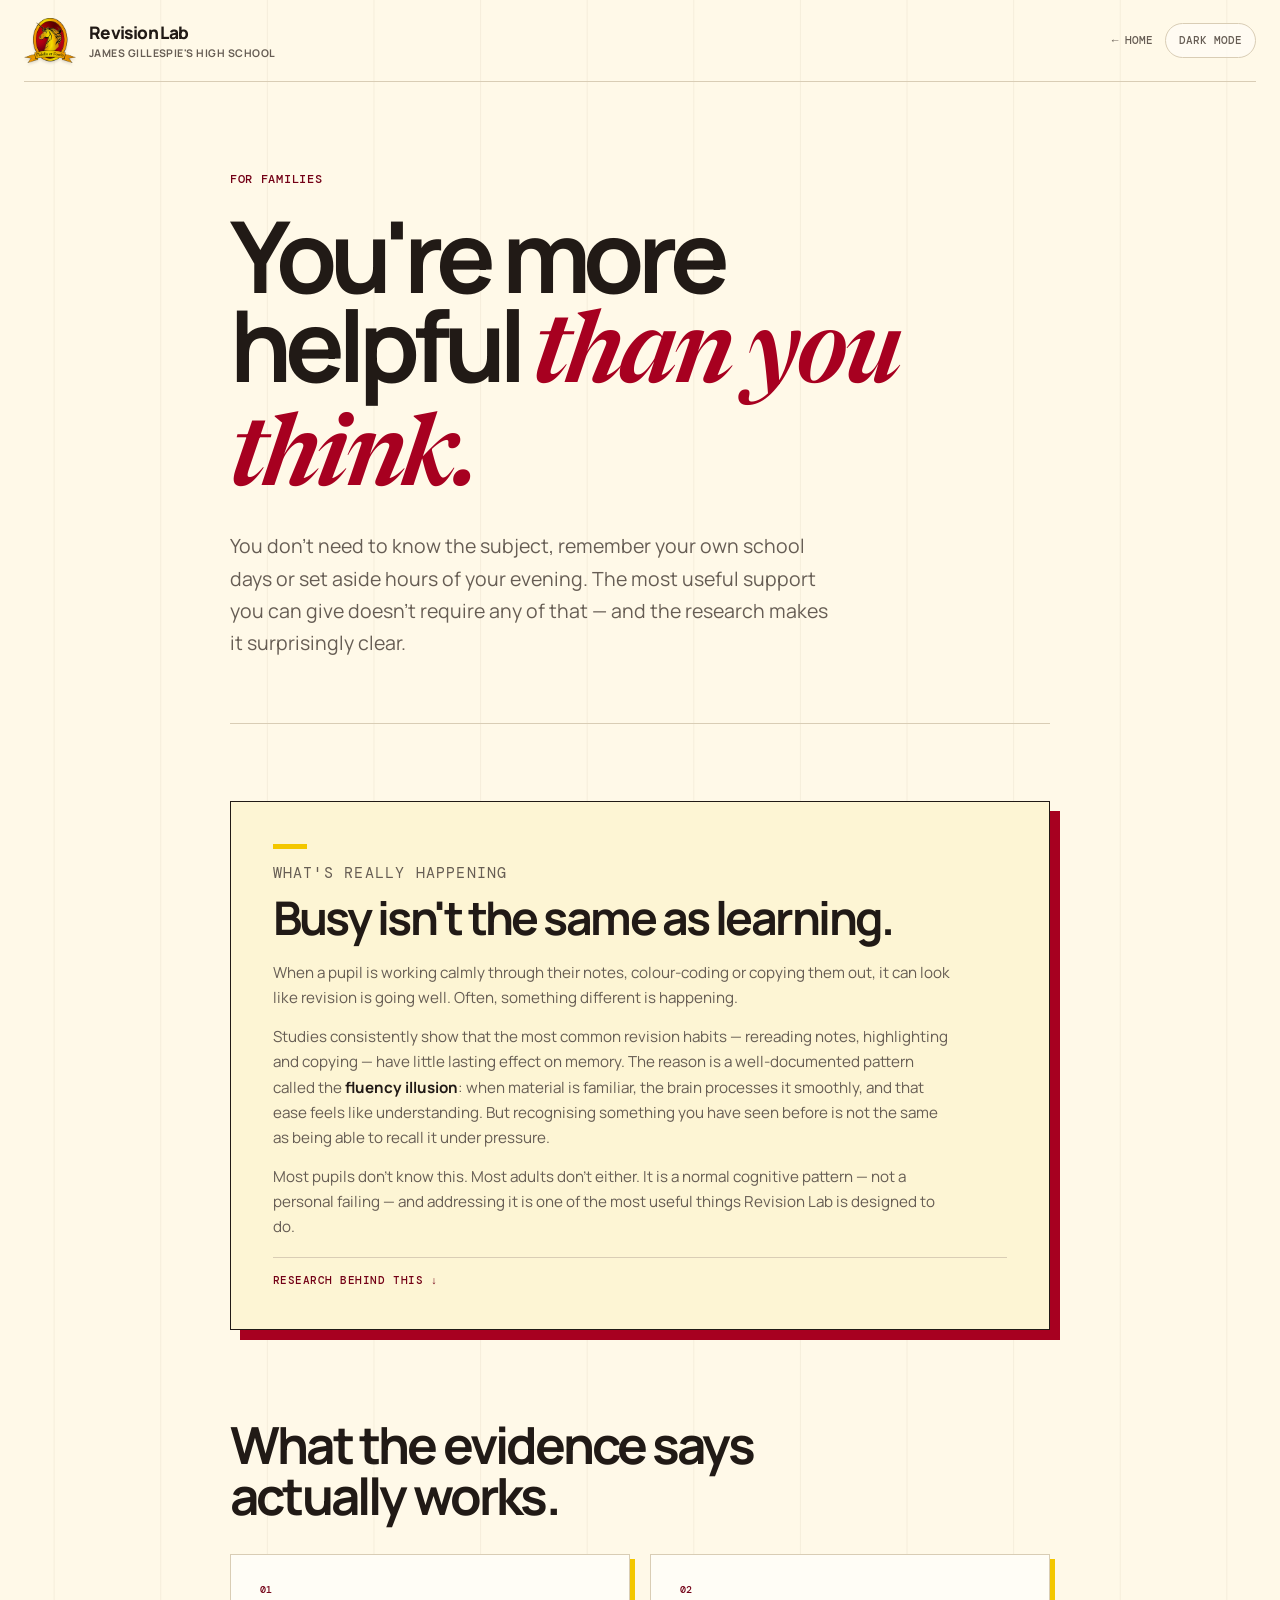
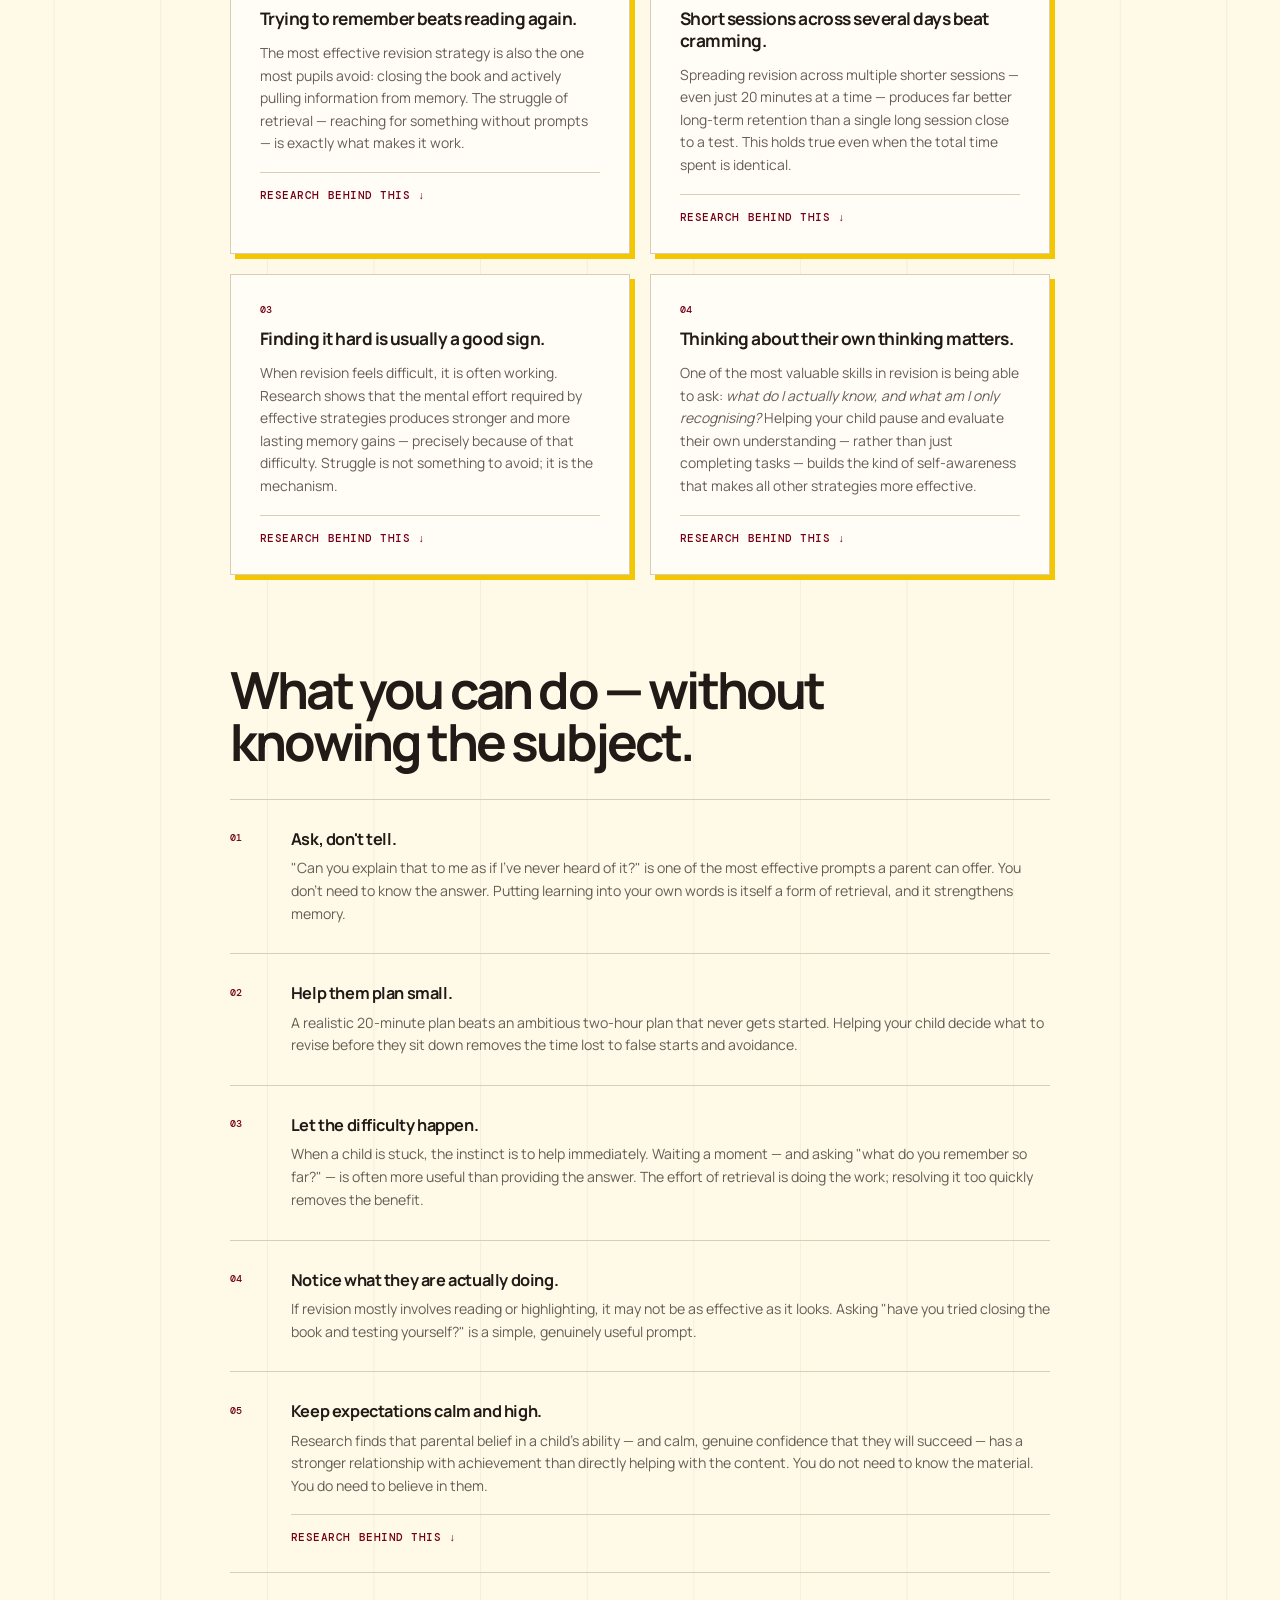
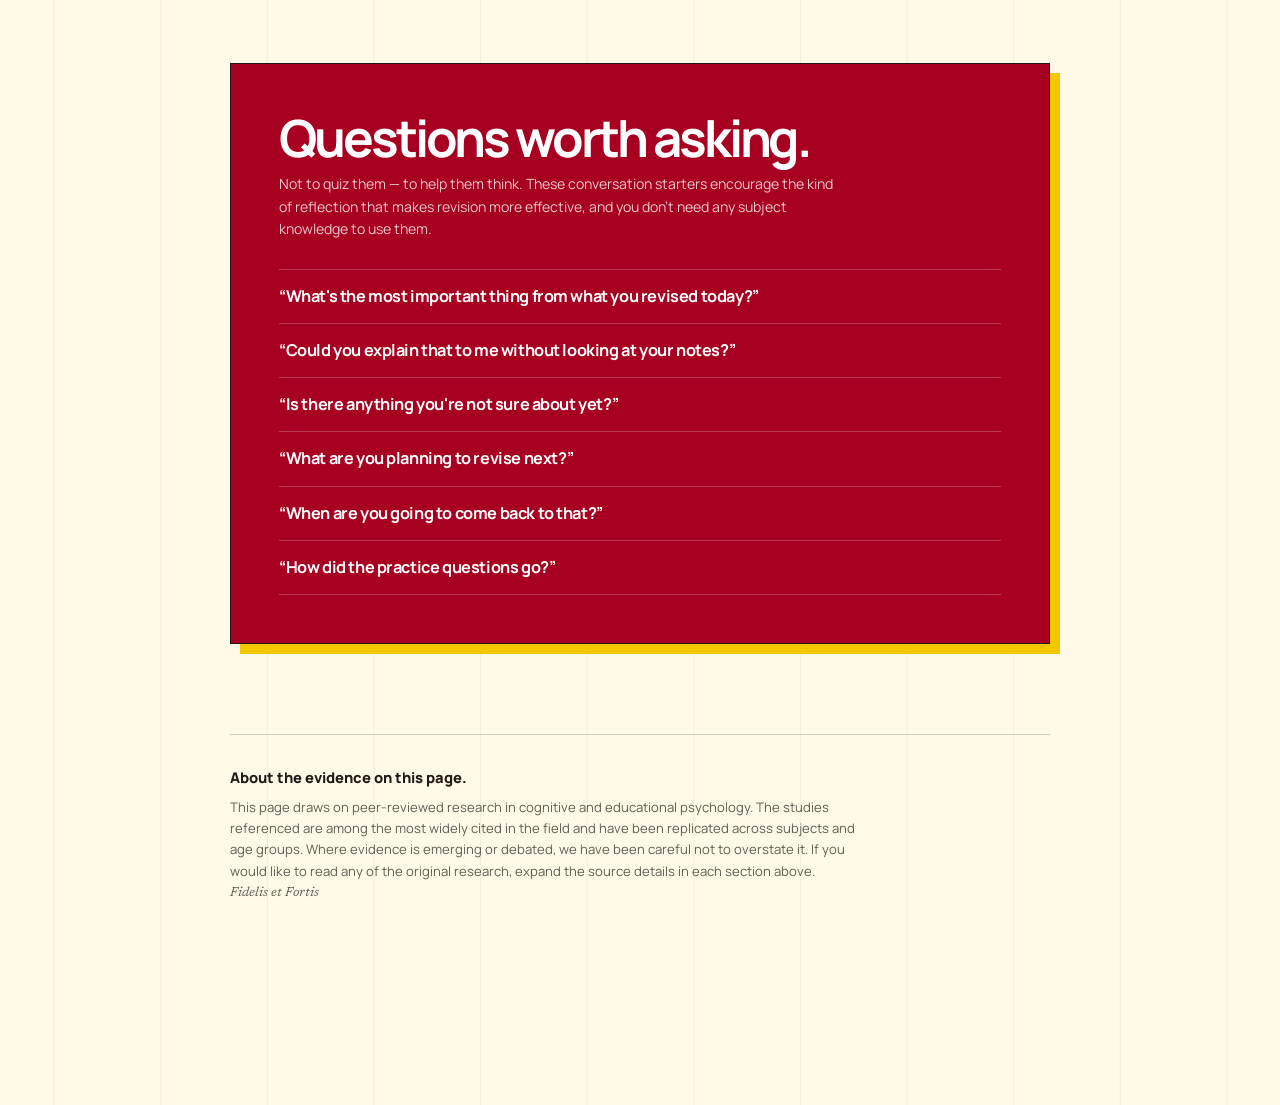
==== families.html @ cc9bf824 "Add For families page with dual-audience evidence design Plain-language page for all families, with " ====
<!doctype html>
<html lang="en-GB">
<head>
  <meta charset="utf-8">
  <meta name="viewport" content="width=device-width, initial-scale=1">
  <meta name="description" content="How to support your child's revision at home — without needing subject knowledge or extra time.">
  <title>For families — Revision Lab</title>
  <link rel="stylesheet" href="assets/styles.css">
  <script src="assets/app.js" defer></script>
</head>
<body>
  <header class="site-header">
    <a class="school-brand" href="index.html" aria-label="Revision Lab home">
      <img src="assets/jghs-crest.png" alt="" width="300" height="255">
      <span class="school-brand__copy">
        <strong>Revision Lab</strong>
        <small>James Gillespie's High School</small>
      </span>
    </a>
    <div class="header-actions">
      <a class="header-back" href="index.html"><span aria-hidden="true">←</span> Home</a>
      <button class="theme-toggle" type="button" aria-label="Switch colour theme">Dark mode</button>
    </div>
  </header>

  <main class="families">

    <section class="families-hero" aria-labelledby="families-title">
      <p class="eyebrow">For families</p>
      <h1 id="families-title">You're more helpful <em>than you think.</em></h1>
      <p class="families-lead">You don't need to know the subject, remember your own school days or set aside hours of your evening. The most useful support you can give doesn't require any of that — and the research makes it surprisingly clear.</p>
    </section>

    <section class="families-section" aria-labelledby="insight-title">
      <div class="families-insight">
        <p class="section-label">What's really happening</p>
        <h2 id="insight-title">Busy isn't the same as learning.</h2>
        <p>When a pupil is working calmly through their notes, colour-coding or copying them out, it can look like revision is going well. Often, something different is happening.</p>
        <p>Studies consistently show that the most common revision habits — rereading notes, highlighting and copying — have little lasting effect on memory. The reason is a well-documented pattern called the <strong>fluency illusion</strong>: when material is familiar, the brain processes it smoothly, and that ease feels like understanding. But recognising something you have seen before is not the same as being able to recall it under pressure.</p>
        <p>Most pupils don't know this. Most adults don't either. It is a normal cognitive pattern — not a personal failing — and addressing it is one of the most useful things Revision Lab is designed to do.</p>
        <details class="evidence-ref">
          <summary>Research behind this</summary>
          <p>Bjork & Bjork (2011) identified that smooth processing of familiar material creates a subjective sense of learning that is not reliably predictive of actual retention. Dunlosky, Rawson, Marsh, Nathan & Willingham (2013), in a landmark review published in <em>Psychological Science in the Public Interest</em>, rated rereading and highlighting as low-utility strategies because they do not require retrieval or meaningful application of the material.</p>
        </details>
      </div>
    </section>

    <section class="families-section" aria-labelledby="what-works-title">
      <h2 id="what-works-title" class="families-section__heading">What the evidence says actually works.</h2>
      <div class="evidence-grid">

        <article class="evidence-card">
          <span class="evidence-card__number">01</span>
          <h3>Trying to remember beats reading again.</h3>
          <p>The most effective revision strategy is also the one most pupils avoid: closing the book and actively pulling information from memory. The struggle of retrieval — reaching for something without prompts — is exactly what makes it work.</p>
          <details class="evidence-ref">
            <summary>Research behind this</summary>
            <p>Roediger & Karpicke (2006) demonstrated that repeated retrieval produces substantially stronger long-term retention than repeated study, and that students are typically unaware of this advantage. Known as the <em>testing effect</em>, this finding has been replicated across subjects and age groups and is among the most robust results in educational psychology.</p>
          </details>
        </article>

        <article class="evidence-card">
          <span class="evidence-card__number">02</span>
          <h3>Short sessions across several days beat cramming.</h3>
          <p>Spreading revision across multiple shorter sessions — even just 20 minutes at a time — produces far better long-term retention than a single long session close to a test. This holds true even when the total time spent is identical.</p>
          <details class="evidence-ref">
            <summary>Research behind this</summary>
            <p>Cepeda, Pashler, Vul, Wixted & Rohrer (2006) conducted a meta-analysis of 317 experiments and confirmed that distributed practice consistently outperforms massed practice. The optimal gap between sessions depends on how far away the test is; for most school assessments, spacing revision by a few days is significantly more effective than a single session the night before.</p>
          </details>
        </article>

        <article class="evidence-card">
          <span class="evidence-card__number">03</span>
          <h3>Finding it hard is usually a good sign.</h3>
          <p>When revision feels difficult, it is often working. Research shows that the mental effort required by effective strategies produces stronger and more lasting memory gains — precisely because of that difficulty. Struggle is not something to avoid; it is the mechanism.</p>
          <details class="evidence-ref">
            <summary>Research behind this</summary>
            <p>Bjork (1994) introduced the concept of <em>desirable difficulties</em> — conditions that slow initial performance but substantially improve long-term retention, including retrieval practice, spacing and interleaving topics. Bjork & Bjork (2011) showed that conditions which feel easier in the moment tend to produce weaker long-term retention, while conditions that feel harder tend to produce stronger retention.</p>
          </details>
        </article>

        <article class="evidence-card">
          <span class="evidence-card__number">04</span>
          <h3>Thinking about their own thinking matters.</h3>
          <p>One of the most valuable skills in revision is being able to ask: <em>what do I actually know, and what am I only recognising?</em> Helping your child pause and evaluate their own understanding — rather than just completing tasks — builds the kind of self-awareness that makes all other strategies more effective.</p>
          <details class="evidence-ref">
            <summary>Research behind this</summary>
            <p>Flavell (1979) established the foundational framework for metacognition — the capacity to plan, monitor and evaluate one's own thinking. Zimmerman's research on self-regulated learning identifies goal-setting, strategy selection and self-reflection as key behaviours of effective learners. The Education Endowment Foundation's guidance report estimates that teaching metacognitive strategies is worth approximately seven months of additional progress.</p>
          </details>
        </article>

      </div>
    </section>

    <section class="families-section" aria-labelledby="what-to-do-title">
      <h2 id="what-to-do-title" class="families-section__heading">What you can do — without knowing the subject.</h2>
      <ol class="support-list">
        <li>
          <div>
            <strong>Ask, don't tell.</strong>
            <p>"Can you explain that to me as if I've never heard of it?" is one of the most effective prompts a parent can offer. You don't need to know the answer. Putting learning into your own words is itself a form of retrieval, and it strengthens memory.</p>
          </div>
        </li>
        <li>
          <div>
            <strong>Help them plan small.</strong>
            <p>A realistic 20-minute plan beats an ambitious two-hour plan that never gets started. Helping your child decide what to revise before they sit down removes the time lost to false starts and avoidance.</p>
          </div>
        </li>
        <li>
          <div>
            <strong>Let the difficulty happen.</strong>
            <p>When a child is stuck, the instinct is to help immediately. Waiting a moment — and asking "what do you remember so far?" — is often more useful than providing the answer. The effort of retrieval is doing the work; resolving it too quickly removes the benefit.</p>
          </div>
        </li>
        <li>
          <div>
            <strong>Notice what they are actually doing.</strong>
            <p>If revision mostly involves reading or highlighting, it may not be as effective as it looks. Asking "have you tried closing the book and testing yourself?" is a simple, genuinely useful prompt.</p>
          </div>
        </li>
        <li>
          <div>
            <strong>Keep expectations calm and high.</strong>
            <p>Research finds that parental belief in a child's ability — and calm, genuine confidence that they will succeed — has a stronger relationship with achievement than directly helping with the content. You do not need to know the material. You do need to believe in them.</p>
            <details class="evidence-ref">
              <summary>Research behind this</summary>
              <p>Patall, Cooper & Robinson (2008) reviewed research on parental involvement in homework and found the strongest effects on achievement came from parental expectations and aspirations, not from direct academic assistance. For secondary-age pupils in particular, autonomy matters; closely monitoring or controlling homework can undermine motivation over time.</p>
            </details>
          </div>
        </li>
      </ol>
    </section>

    <section class="families-section" aria-labelledby="questions-title">
      <div class="questions-block">
        <h2 id="questions-title">Questions worth asking.</h2>
        <p class="families-sublead">Not to quiz them — to help them think. These conversation starters encourage the kind of reflection that makes revision more effective, and you don't need any subject knowledge to use them.</p>
        <ul class="question-list" role="list">
          <li><q>What's the most important thing from what you revised today?</q></li>
          <li><q>Could you explain that to me without looking at your notes?</q></li>
          <li><q>Is there anything you're not sure about yet?</q></li>
          <li><q>What are you planning to revise next?</q></li>
          <li><q>When are you going to come back to that?</q></li>
          <li><q>How did the practice questions go?</q></li>
        </ul>
      </div>
    </section>

    <section class="families-section" aria-labelledby="evidence-note-title">
      <div class="families-footer-note">
        <h2 id="evidence-note-title">About the evidence on this page.</h2>
        <p>This page draws on peer-reviewed research in cognitive and educational psychology. The studies referenced are among the most widely cited in the field and have been replicated across subjects and age groups. Where evidence is emerging or debated, we have been careful not to overstate it. If you would like to read any of the original research, expand the source details in each section above.</p>
        <p class="motto">Fidelis et Fortis</p>
      </div>
    </section>

  </main>
</body>
</html>
---- assets/styles.css ----
@import url('https://fonts.googleapis.com/css2?family=DM+Mono:wght@400;500&family=Manrope:wght@400;600;700;800&family=Newsreader:ital,opsz,wght@1,6..72,600&display=swap');

:root {
  color-scheme: light;
  --paper: #fff9e8;
  --surface: #fffdf6;
  --ink: #211a16;
  --muted: #665d54;
  --line: #d9cdb5;
  --burgundy: #a70020;
  --burgundy-deep: #730016;
  --gold: #f3c700;
  --gold-soft: #ffe66a;
  --display: "Manrope", ui-sans-serif, system-ui, sans-serif;
  --serif: "Newsreader", Georgia, serif;
  --utility: "DM Mono", ui-monospace, monospace;
}

[data-theme="dark"] {
  color-scheme: dark;
  --paper: #211316;
  --surface: #2c181c;
  --ink: #fff7df;
  --muted: #d2c2b3;
  --line: #674049;
  --burgundy: #d32243;
  --burgundy-deep: #f04463;
  --gold: #f4cd1f;
  --gold-soft: #ffe66a;
}

* { box-sizing: border-box; }

html { scroll-behavior: smooth; }

body {
  margin: 0;
  min-height: 100vh;
  background:
    linear-gradient(90deg, color-mix(in srgb, var(--line) 26%, transparent) 1px, transparent 1px) 50% 0 / min(8.33vw, 110px) 100%,
    var(--paper);
  color: var(--ink);
  font-family: var(--display);
  transition: background-color 180ms ease, color 180ms ease;
}

a, button { font: inherit; }

button, textarea, input { accent-color: var(--burgundy); }

:focus-visible {
  outline: 3px solid var(--gold);
  outline-offset: 4px;
}

h1[tabindex="-1"]:focus,
h2[tabindex="-1"]:focus { outline: none; }

.site-header {
  display: flex;
  align-items: center;
  justify-content: space-between;
  width: min(1240px, calc(100% - 3rem));
  margin: 0 auto;
  padding: 1.15rem 0;
  border-bottom: 1px solid var(--line);
}

.school-brand {
  display: inline-flex;
  align-items: center;
  gap: 0.8rem;
  color: var(--ink);
  text-decoration: none;
}

.school-brand img {
  width: 52px;
  height: auto;
  filter: drop-shadow(0 2px 1px rgb(33 26 22 / 12%));
}

.school-brand__copy { display: grid; }

.school-brand strong {
  font-size: 1.08rem;
  font-weight: 800;
  letter-spacing: -0.035em;
}

.school-brand small {
  margin-top: 0.1rem;
  color: var(--muted);
  font-size: 0.66rem;
  font-weight: 700;
  letter-spacing: 0.045em;
  text-transform: uppercase;
}

.theme-toggle {
  padding: 0.58rem 0.8rem;
  border: 1px solid var(--line);
  border-radius: 999px;
  background: color-mix(in srgb, var(--surface) 76%, transparent);
  color: var(--muted);
  cursor: pointer;
  font-family: var(--utility);
  font-size: 0.7rem;
  font-weight: 500;
  text-transform: uppercase;
}

.header-actions {
  display: flex;
  align-items: center;
  gap: 0.75rem;
}

.header-back {
  color: var(--muted);
  font-family: var(--utility);
  font-size: 0.7rem;
  font-weight: 500;
  text-decoration: none;
  text-transform: uppercase;
}

.header-back:hover { color: var(--ink); }

.hero {
  display: grid;
  grid-template-columns: minmax(0, 1.1fr) minmax(390px, 0.9fr);
  gap: clamp(3rem, 7vw, 7rem);
  align-items: center;
  width: min(1240px, calc(100% - 3rem));
  min-height: 78vh;
  margin: 0 auto;
  padding: clamp(4.5rem, 9vw, 8rem) 0;
}

.eyebrow {
  display: flex;
  align-items: center;
  gap: 0.65rem;
  margin: 0 0 1.5rem;
  color: var(--burgundy-deep);
  font-family: var(--utility);
  font-size: 0.72rem;
  font-weight: 500;
  letter-spacing: 0.06em;
  text-transform: uppercase;
}

.eyebrow span {
  padding: 0.25rem 0.45rem;
  background: var(--gold);
  color: #211a16;
}

.hero h1 {
  max-width: 760px;
  margin: 0;
  font-size: clamp(4rem, 8.5vw, 8.5rem);
  font-weight: 800;
  line-height: 0.84;
  letter-spacing: -0.085em;
}

.hero h1 em {
  color: var(--burgundy);
  font-family: var(--serif);
  font-weight: 600;
  letter-spacing: -0.045em;
}

.hero-intro {
  max-width: 610px;
  margin: 2.2rem 0;
  color: var(--muted);
  font-size: clamp(1.08rem, 1.6vw, 1.32rem);
  line-height: 1.6;
}

.hero-actions {
  display: flex;
  align-items: center;
  gap: 1.4rem;
}

.primary-link {
  display: inline-flex;
  align-items: center;
  gap: 1rem;
  padding: 0.95rem 1.15rem;
  background: var(--burgundy);
  color: #fff;
  font-size: 0.88rem;
  font-weight: 800;
  text-decoration: none;
  box-shadow: 6px 6px 0 var(--gold);
  transition: transform 140ms ease, box-shadow 140ms ease;
}

.primary-link:hover {
  transform: translate(3px, 3px);
  box-shadow: 3px 3px 0 var(--gold);
}

.hero-actions p {
  max-width: 180px;
  margin: 0;
  color: var(--muted);
  font-family: var(--utility);
  font-size: 0.66rem;
  line-height: 1.55;
  text-transform: uppercase;
}

.lab-card {
  position: relative;
  padding: clamp(1.7rem, 4vw, 2.7rem);
  overflow: hidden;
  border: 1px solid var(--ink);
  background: var(--surface);
  box-shadow: 13px 13px 0 var(--burgundy);
  transform: rotate(1.2deg);
}

.lab-card::before {
  position: absolute;
  top: -30px;
  right: -28px;
  width: 118px;
  height: 118px;
  border: 18px solid var(--gold);
  border-radius: 50%;
  content: "";
  opacity: 0.88;
}

.lab-card__topline {
  display: flex;
  justify-content: space-between;
  padding-bottom: 1rem;
  border-bottom: 1px solid var(--line);
  color: var(--burgundy-deep);
  font-family: var(--utility);
  font-size: 0.68rem;
  font-weight: 500;
  letter-spacing: 0.04em;
  text-transform: uppercase;
}

.lab-card h2 {
  max-width: 360px;
  margin: 2rem 0 0.7rem;
  font-size: clamp(1.9rem, 3.2vw, 3rem);
  line-height: 1.02;
  letter-spacing: -0.055em;
}

.lab-card > p {
  max-width: 330px;
  margin: 0;
  color: var(--muted);
  font-size: 0.95rem;
  line-height: 1.5;
}

.revision-cycle {
  margin: 2rem 0 0;
  padding: 0;
  list-style: none;
}

.revision-cycle li {
  display: grid;
  grid-template-columns: 2.2rem 1fr;
  gap: 0 0.8rem;
  padding: 0.85rem 0;
  border-top: 1px solid var(--line);
}

.revision-cycle span {
  grid-row: 1 / 3;
  color: var(--burgundy-deep);
  font-family: var(--utility);
  font-size: 0.7rem;
  font-weight: 500;
}

.revision-cycle strong {
  font-size: 1.05rem;
  letter-spacing: -0.025em;
}

.revision-cycle small {
  margin-top: 0.16rem;
  color: var(--muted);
  font-size: 0.76rem;
}

.lab-card__stamp {
  position: absolute;
  right: 1.2rem;
  bottom: 1.1rem;
  display: grid;
  place-items: center;
  width: 62px;
  height: 62px;
  border: 2px solid var(--burgundy);
  border-radius: 50%;
  color: var(--burgundy);
  font-family: var(--utility);
  font-size: 0.68rem;
  font-weight: 500;
  line-height: 1.1;
  text-align: center;
  text-transform: uppercase;
  transform: rotate(-10deg);
}

.lab-card__link {
  display: inline-flex;
  align-items: center;
  gap: 0.7rem;
  margin-top: 1.25rem;
  color: var(--burgundy-deep);
  font-size: 0.76rem;
  font-weight: 800;
  text-decoration-thickness: 1px;
  text-underline-offset: 0.25rem;
}

/* Interactive retrieval module */

.module-page { background-attachment: fixed; }

.module {
  display: grid;
  grid-template-columns: 210px minmax(0, 820px);
  gap: clamp(2.5rem, 7vw, 7rem);
  width: min(1180px, calc(100% - 3rem));
  margin: 0 auto;
  padding: clamp(3.5rem, 7vw, 6.5rem) 0 7rem;
}

.module-rail {
  position: sticky;
  top: 1.5rem;
  align-self: start;
}

.module-rail__time {
  margin: 0 0 1.3rem;
  color: var(--burgundy-deep);
  font-family: var(--utility);
  font-size: 0.68rem;
  font-weight: 500;
  letter-spacing: 0.045em;
  text-transform: uppercase;
}

.module-progress {
  margin: 0;
  padding: 0;
  border-top: 1px solid var(--line);
  list-style: none;
}

.module-progress li {
  display: grid;
  grid-template-columns: 2.1rem 1fr;
  align-items: center;
  min-height: 47px;
  border-bottom: 1px solid var(--line);
  color: var(--muted);
  font-size: 0.78rem;
  font-weight: 700;
  transition: color 160ms ease, padding 160ms ease;
}

.module-progress li span {
  font-family: var(--utility);
  font-size: 0.63rem;
  font-weight: 500;
}

.module-progress li.is-current {
  padding-left: 0.55rem;
  border-left: 4px solid var(--gold);
  color: var(--ink);
}

.module-progress li.is-complete { color: var(--burgundy-deep); }

.module-progress li.is-complete span::after {
  margin-left: 0.25rem;
  content: "✓";
}

.module-rail__note {
  margin: 1.3rem 0 0;
  color: var(--muted);
  font-size: 0.67rem;
  line-height: 1.55;
}

.experiment { min-width: 0; }

.module-screen {
  animation: screen-in 280ms ease both;
}

@keyframes screen-in {
  from { opacity: 0; transform: translateY(10px); }
  to { opacity: 1; transform: translateY(0); }
}

.experiment-number,
.screen-step {
  margin: 0 0 1.25rem;
  color: var(--burgundy-deep);
  font-family: var(--utility);
  font-size: 0.7rem;
  font-weight: 500;
  letter-spacing: 0.06em;
  text-transform: uppercase;
}

.module-screen h1 {
  max-width: 780px;
  margin: 0;
  font-size: clamp(3.2rem, 7vw, 6.7rem);
  font-weight: 800;
  line-height: 0.9;
  letter-spacing: -0.075em;
}

.module-screen h1 em {
  color: var(--burgundy);
  font-family: var(--serif);
  font-weight: 600;
  letter-spacing: -0.035em;
}

.module-screen h2 {
  max-width: 760px;
  margin: 0;
  font-size: clamp(2.45rem, 5vw, 4.7rem);
  line-height: 0.96;
  letter-spacing: -0.06em;
}

.module-lead,
.screen-intro {
  max-width: 680px;
  color: var(--muted);
  font-size: clamp(1.02rem, 1.6vw, 1.2rem);
  line-height: 1.65;
}

.module-lead { margin: 1.7rem 0 0; }
.screen-intro { margin: 1.1rem 0 2.3rem; }

.experiment-setup {
  display: grid;
  grid-template-columns: repeat(3, 1fr);
  margin: clamp(2.5rem, 5vw, 4rem) 0;
  border-block: 1px solid var(--line);
}

.experiment-setup div {
  padding: 1.35rem 1.35rem 1.5rem 0;
}

.experiment-setup div + div {
  padding-left: 1.35rem;
  border-left: 1px solid var(--line);
}

.experiment-setup span {
  color: var(--burgundy-deep);
  font-family: var(--utility);
  font-size: 0.66rem;
}

.experiment-setup p {
  margin: 0.55rem 0 0;
  color: var(--muted);
  font-size: 0.84rem;
  line-height: 1.5;
}

.experiment-setup strong { color: var(--ink); }

.module-action-row {
  display: flex;
  align-items: center;
  gap: 1.5rem;
}

.module-action-row p {
  max-width: 260px;
  margin: 0;
  color: var(--muted);
  font-family: var(--utility);
  font-size: 0.64rem;
  line-height: 1.55;
  text-transform: uppercase;
}

.module-button {
  display: inline-flex;
  align-items: center;
  justify-content: center;
  gap: 1rem;
  min-height: 50px;
  padding: 0.9rem 1.15rem;
  border: 1px solid var(--burgundy);
  border-radius: 0;
  cursor: pointer;
  font-size: 0.86rem;
  font-weight: 800;
  text-decoration: none;
}

.module-button--primary {
  background: var(--burgundy);
  color: #fff;
  box-shadow: 6px 6px 0 var(--gold);
  transition: transform 140ms ease, box-shadow 140ms ease;
}

.module-button--primary:hover {
  transform: translate(3px, 3px);
  box-shadow: 3px 3px 0 var(--gold);
}

.module-button--secondary {
  border-color: var(--line);
  background: var(--surface);
  color: var(--ink);
}

.study-sheet {
  position: relative;
  max-width: 700px;
  padding: clamp(1.5rem, 4vw, 2.6rem);
  overflow: hidden;
  border: 1px solid var(--ink);
  background: var(--surface);
  box-shadow: 10px 10px 0 var(--burgundy);
}

.study-sheet::after {
  position: absolute;
  right: -35px;
  bottom: -35px;
  width: 105px;
  height: 105px;
  border: 16px solid var(--gold);
  border-radius: 50%;
  content: "";
}

.study-sheet p {
  position: relative;
  z-index: 1;
  max-width: 600px;
  margin: 0;
  color: var(--muted);
  font-size: clamp(1rem, 1.7vw, 1.16rem);
  line-height: 1.65;
}

.study-sheet p + p { margin-top: 1rem; }

.study-sheet .study-sheet__question {
  padding-bottom: 1.15rem;
  border-bottom: 1px solid var(--line);
  color: var(--ink);
  font-size: clamp(1.35rem, 2.7vw, 2rem);
  font-weight: 800;
  line-height: 1.15;
  letter-spacing: -0.04em;
}

.study-sheet strong {
  color: var(--ink);
  box-shadow: inset 0 -0.35em 0 color-mix(in srgb, var(--gold) 55%, transparent);
}

.study-timer {
  display: grid;
  grid-template-columns: auto min-content auto 1fr;
  gap: 0.65rem;
  align-items: center;
  max-width: 700px;
  margin: 2rem 0;
  color: var(--muted);
  font-family: var(--utility);
  font-size: 0.64rem;
  letter-spacing: 0.03em;
  text-transform: uppercase;
}

.study-timer strong {
  color: var(--burgundy-deep);
  font-size: 1rem;
}

.study-timer__track {
  height: 5px;
  overflow: hidden;
  background: var(--line);
}

.study-timer__track span {
  display: block;
  width: 100%;
  height: 100%;
  background: var(--burgundy);
  transform-origin: left;
}

.answer-field {
  display: grid;
  max-width: 740px;
  margin-bottom: 1.8rem;
}

.answer-field > span,
.confidence-field legend,
.retry-rating legend,
.return-options legend {
  margin-bottom: 0.75rem;
  color: var(--ink);
  font-size: 0.78rem;
  font-weight: 800;
}

.answer-field textarea {
  width: 100%;
  resize: vertical;
  border: 1px solid var(--ink);
  border-radius: 0;
  background:
    repeating-linear-gradient(transparent, transparent 2.05rem, color-mix(in srgb, var(--line) 70%, transparent) 2.05rem, color-mix(in srgb, var(--line) 70%, transparent) calc(2.05rem + 1px)),
    var(--surface);
  color: var(--ink);
  font-family: var(--display);
  font-size: 1rem;
  line-height: 2.05rem;
  padding: 1rem 1.15rem;
  box-shadow: 7px 7px 0 color-mix(in srgb, var(--burgundy) 90%, transparent);
}

.answer-field textarea::placeholder { color: color-mix(in srgb, var(--muted) 70%, transparent); }

.confidence-field,
.retry-rating,
.return-options,
.checklist {
  max-width: 740px;
  margin: 0 0 2rem;
  padding: 0;
  border: 0;
}

.confidence-field {
  display: flex;
  flex-wrap: wrap;
  gap: 0.65rem;
}

.confidence-field legend { width: 100%; }

.confidence-field label,
.retry-rating label {
  position: relative;
  cursor: pointer;
}

.confidence-field input,
.retry-rating input { position: absolute; opacity: 0; }

.confidence-field span,
.retry-rating span {
  display: grid;
  place-items: center;
  min-height: 42px;
  padding: 0.65rem 0.9rem;
  border: 1px solid var(--line);
  background: color-mix(in srgb, var(--surface) 75%, transparent);
  color: var(--muted);
  font-size: 0.75rem;
  font-weight: 700;
}

.confidence-field input:checked + span,
.retry-rating input:checked + span {
  border-color: var(--burgundy);
  background: var(--burgundy);
  color: #fff;
}

.confidence-field input:focus-visible + span,
.retry-rating input:focus-visible + span,
.return-options input:focus-visible + span,
.checklist input:focus-visible + span {
  outline: 3px solid var(--gold);
  outline-offset: 3px;
}

.validation-message {
  margin: -0.65rem 0 1.2rem;
  color: var(--burgundy-deep);
  font-size: 0.78rem;
  font-weight: 800;
}

.attempt-copy {
  max-width: 740px;
  margin: 0 0 2rem;
  padding: 1.2rem 1.35rem;
  border-left: 5px solid var(--gold);
  background: color-mix(in srgb, var(--surface) 78%, transparent);
}

.attempt-copy span,
.comparison article > span {
  color: var(--burgundy-deep);
  font-family: var(--utility);
  font-size: 0.64rem;
  font-style: normal;
  letter-spacing: 0.04em;
  text-transform: uppercase;
}

.attempt-copy p {
  margin: 0.65rem 0 0;
  color: var(--ink);
  font-size: 0.95rem;
  font-style: normal;
  line-height: 1.6;
  white-space: pre-wrap;
}

.checklist label {
  display: grid;
  grid-template-columns: 1.4rem 1fr;
  gap: 1rem;
  align-items: start;
  padding: 1.1rem 0;
  border-top: 1px solid var(--line);
  cursor: pointer;
}

.checklist label:last-child { border-bottom: 1px solid var(--line); }

.checklist input {
  width: 1.25rem;
  height: 1.25rem;
  margin: 0.1rem 0 0;
}

.checklist span {
  color: var(--muted);
  font-size: 0.88rem;
  line-height: 1.55;
}

.checklist strong { color: var(--ink); }

.check-result {
  max-width: 740px;
  margin: -0.7rem 0 2rem;
  padding: 1rem 1.2rem;
  background: var(--gold);
  color: #211a16;
}

.check-result strong { font-size: 0.9rem; }
.check-result p { margin: 0.2rem 0 0; font-size: 0.75rem; }

.gap-list {
  max-width: 740px;
  margin: 0 0 2rem;
  border-block: 1px solid var(--line);
}

.gap-list article {
  display: grid;
  grid-template-columns: 2.2rem 1fr;
  gap: 1rem;
  padding: 1rem 0;
}

.gap-list article + article { border-top: 1px solid var(--line); }

.gap-list article > span {
  color: var(--burgundy-deep);
  font-family: var(--utility);
  font-size: 0.65rem;
}

.gap-list strong { font-size: 0.9rem; }
.gap-list p { margin: 0.25rem 0 0; color: var(--muted); font-size: 0.82rem; line-height: 1.5; }

.gap-list__success {
  margin: 0;
  padding: 1.1rem 0;
  color: var(--muted);
  font-size: 0.9rem;
  line-height: 1.55;
}

.comparison {
  display: grid;
  grid-template-columns: 1fr 1fr;
  max-width: 780px;
  margin-bottom: 2rem;
  border: 1px solid var(--ink);
  background: var(--surface);
  box-shadow: 9px 9px 0 var(--burgundy);
}

.comparison article { padding: 1.4rem; }
.comparison article + article { border-left: 1px solid var(--line); }

.comparison p {
  margin: 0.8rem 0 0;
  color: var(--muted);
  font-size: 0.88rem;
  line-height: 1.65;
  white-space: pre-wrap;
}

.comparison__model { background: color-mix(in srgb, var(--gold) 13%, var(--surface)); }

.retry-rating {
  display: flex;
  flex-wrap: wrap;
  gap: 0.6rem;
}

.retry-rating legend { width: 100%; }
.retry-rating span { width: 44px; padding-inline: 0.5rem; }

.return-options label {
  display: grid;
  grid-template-columns: 1.35rem 1fr;
  gap: 1rem;
  align-items: center;
  padding: 1rem 0;
  border-top: 1px solid var(--line);
  cursor: pointer;
}

.return-options label:last-child { border-bottom: 1px solid var(--line); }
.return-options input { width: 1.15rem; height: 1.15rem; margin: 0; }
.return-options label > span { display: grid; gap: 0.15rem; }
.return-options strong { font-size: 0.9rem; }
.return-options small { color: var(--muted); font-size: 0.73rem; }

.module-complete { max-width: 780px; }

.complete-mark {
  display: grid;
  place-items: center;
  width: 68px;
  height: 68px;
  margin-bottom: 1.5rem;
  border: 2px solid var(--burgundy);
  border-radius: 50%;
  color: var(--burgundy);
  font-family: var(--utility);
  font-size: 1.4rem;
  transform: rotate(-7deg);
}

.experiment-summary {
  display: grid;
  grid-template-columns: repeat(3, 1fr);
  margin: 2.5rem 0;
  border-block: 1px solid var(--line);
}

.experiment-summary div { padding: 1.2rem 1.2rem 1.2rem 0; }
.experiment-summary div + div { padding-left: 1.2rem; border-left: 1px solid var(--line); }
.experiment-summary dt { color: var(--muted); font-family: var(--utility); font-size: 0.62rem; text-transform: uppercase; }
.experiment-summary dd { margin: 0.45rem 0 0; font-size: 0.92rem; font-weight: 800; }

.takeaway {
  padding: 1.25rem 1.4rem;
  border: 1px solid var(--ink);
  background: var(--surface);
  box-shadow: 7px 7px 0 var(--gold);
}

.takeaway p { margin: 0; color: var(--muted); font-size: 0.86rem; line-height: 1.55; }
.takeaway p + p { margin-top: 0.35rem; }
.takeaway strong { color: var(--ink); }

.complete-actions { display: flex; flex-wrap: wrap; gap: 1rem; margin-top: 2.2rem; }

.visually-hidden {
  position: absolute !important;
  width: 1px !important;
  height: 1px !important;
  padding: 0 !important;
  margin: -1px !important;
  overflow: hidden !important;
  clip: rect(0, 0, 0, 0) !important;
  white-space: nowrap !important;
  border: 0 !important;
}

.project {
  position: relative;
  display: grid;
  grid-template-columns: 150px minmax(0, 760px) 1fr;
  gap: clamp(2rem, 5vw, 5rem);
  padding: clamp(4.5rem, 8vw, 7rem) max(1.5rem, calc((100vw - 1240px) / 2));
  overflow: hidden;
  background: var(--burgundy-deep);
  color: #fff8e5;
}

.project::after {
  position: absolute;
  right: -8vw;
  bottom: -16vw;
  width: 38vw;
  height: 38vw;
  border: 5vw solid var(--gold);
  border-radius: 50%;
  content: "";
  opacity: 0.13;
}

.section-label {
  margin: 0;
  font-family: var(--utility);
  font-size: 0.7rem;
  letter-spacing: 0.08em;
  text-transform: uppercase;
}

.section-label::before {
  display: block;
  width: 34px;
  height: 5px;
  margin-bottom: 0.8rem;
  background: var(--gold);
  content: "";
}

.project h2 {
  margin: 0 0 1.3rem;
  font-size: clamp(2.2rem, 5vw, 5rem);
  line-height: 0.98;
  letter-spacing: -0.065em;
}

.project div > p {
  max-width: 630px;
  margin: 0;
  color: #eed9d8;
  font-size: 1.05rem;
  line-height: 1.65;
}

.motto {
  align-self: end;
  justify-self: end;
  margin: 0;
  color: var(--gold-soft);
  font-family: var(--serif);
  font-size: clamp(1.15rem, 2vw, 1.7rem);
  font-style: italic;
}

@media (max-width: 860px) {
  .hero {
    grid-template-columns: 1fr;
    gap: 4rem;
    min-height: auto;
  }

  .lab-card { transform: rotate(0.5deg); }

  .project { grid-template-columns: 1fr; }
  .motto { justify-self: start; }

  .module {
    grid-template-columns: 1fr;
    gap: 2.2rem;
  }

  .module-rail {
    position: static;
    overflow: hidden;
  }

  .module-progress {
    display: grid;
    grid-template-columns: repeat(6, 1fr);
    border-bottom: 1px solid var(--line);
  }

  .module-progress li {
    display: flex;
    justify-content: center;
    min-height: 38px;
    border-bottom: 0;
    font-size: 0;
  }

  .module-progress li span { font-size: 0.62rem; }
  .module-progress li.is-current { padding-left: 0; border-left: 0; border-bottom: 4px solid var(--gold); }
  .module-rail__time { margin-bottom: 0.8rem; }
  .module-rail__note { display: none; }
}

@media (max-width: 560px) {
  .site-header, .hero { width: min(100% - 2rem, 1240px); }
  .school-brand img { width: 44px; }
  .school-brand small { font-size: 0.56rem; }
  .theme-toggle { font-size: 0.62rem; }
  .hero { padding: 4rem 0 5rem; }
  .hero h1 { font-size: clamp(3.7rem, 19vw, 5.5rem); }
  .hero-actions { align-items: flex-start; flex-direction: column; }
  .lab-card { box-shadow: 8px 8px 0 var(--burgundy); }
  .lab-card__stamp { display: none; }

  .header-actions { gap: 0.5rem; }
  .header-back { display: none; }
  .module { width: min(100% - 2rem, 1180px); padding: 2.5rem 0 5rem; }
  .module-screen h1 { font-size: clamp(3rem, 15vw, 4.8rem); }
  .module-screen h2 { font-size: clamp(2.3rem, 11vw, 3.5rem); }
  .experiment-setup { grid-template-columns: 1fr; }
  .experiment-setup div { padding: 1rem 0; }
  .experiment-setup div + div { padding-left: 0; border-top: 1px solid var(--line); border-left: 0; }
  .module-action-row { align-items: flex-start; flex-direction: column; }
  .module-button { width: 100%; }
  .study-sheet { box-shadow: 7px 7px 0 var(--burgundy); }
  .study-timer { grid-template-columns: auto min-content auto; }
  .study-timer__track { grid-column: 1 / -1; }
  .confidence-field { display: grid; grid-template-columns: 1fr; }
  .comparison { grid-template-columns: 1fr; box-shadow: 7px 7px 0 var(--burgundy); }
  .comparison article + article { border-top: 1px solid var(--line); border-left: 0; }
  .experiment-summary { grid-template-columns: 1fr; }
  .experiment-summary div { padding: 0.9rem 0; }
  .experiment-summary div + div { padding-left: 0; border-top: 1px solid var(--line); border-left: 0; }
}

@media (prefers-reduced-motion: reduce) {
  *, *::before, *::after {
    scroll-behavior: auto !important;
    transition-duration: 0.01ms !important;
  }

  .module-screen { animation: none; }
}

/* ——— For families ——— */

.families {
  width: min(820px, calc(100% - 3rem));
  margin: 0 auto;
  padding: clamp(3.5rem, 7vw, 6rem) 0 7rem;
}

.families-hero {
  margin-bottom: clamp(3rem, 6vw, 5rem);
  padding-bottom: clamp(2.5rem, 5vw, 4.5rem);
  border-bottom: 1px solid var(--line);
}

.families-hero h1 {
  max-width: 720px;
  margin: 0.5rem 0 0;
  font-size: clamp(3rem, 8vw, 6.2rem);
  line-height: 0.9;
  letter-spacing: -0.07em;
}

.families-hero h1 em {
  color: var(--burgundy);
  font-family: var(--serif);
  font-weight: 600;
  letter-spacing: -0.035em;
}

.families-lead {
  max-width: 600px;
  margin: 1.5rem 0 0;
  color: var(--muted);
  font-size: clamp(1rem, 1.8vw, 1.22rem);
  line-height: 1.65;
}

.families-section {
  margin-bottom: clamp(3.5rem, 7vw, 6rem);
}

.families-section__heading {
  max-width: 680px;
  margin: 0 0 2rem;
  font-size: clamp(2rem, 4vw, 3.2rem);
  line-height: 1.0;
  letter-spacing: -0.055em;
}

/* Insight block */

.families-insight {
  padding: clamp(1.5rem, 3.5vw, 2.6rem);
  border: 1px solid var(--ink);
  background: color-mix(in srgb, var(--gold) 14%, var(--surface));
  box-shadow: 10px 10px 0 var(--burgundy);
}

.families-insight h2 {
  max-width: 640px;
  margin: 0.5rem 0 1.1rem;
  font-size: clamp(1.8rem, 4vw, 2.9rem);
  line-height: 1.03;
  letter-spacing: -0.055em;
}

.families-insight p {
  max-width: 680px;
  margin: 0;
  color: var(--muted);
  font-size: 0.95rem;
  line-height: 1.65;
}

.families-insight p + p { margin-top: 0.9rem; }
.families-insight strong { color: var(--ink); }

/* Evidence grid */

.evidence-grid {
  display: grid;
  grid-template-columns: 1fr 1fr;
  gap: 1.25rem;
}

.evidence-card {
  padding: clamp(1.2rem, 2.5vw, 1.8rem);
  border: 1px solid var(--line);
  background: var(--surface);
  box-shadow: 5px 5px 0 var(--gold);
}

.evidence-card__number {
  display: block;
  margin-bottom: 0.75rem;
  color: var(--burgundy-deep);
  font-family: var(--utility);
  font-size: 0.65rem;
  font-weight: 500;
  letter-spacing: 0.06em;
}

.evidence-card h3 {
  margin: 0 0 0.75rem;
  font-size: 1.08rem;
  line-height: 1.25;
  letter-spacing: -0.03em;
}

.evidence-card > p {
  margin: 0;
  color: var(--muted);
  font-size: 0.87rem;
  line-height: 1.62;
}

/* Research details */

.evidence-ref {
  margin-top: 1.1rem;
  padding-top: 1rem;
  border-top: 1px solid var(--line);
}

.evidence-ref summary {
  cursor: pointer;
  list-style: none;
  color: var(--burgundy-deep);
  font-family: var(--utility);
  font-size: 0.66rem;
  font-weight: 500;
  letter-spacing: 0.05em;
  text-transform: uppercase;
  user-select: none;
}

.evidence-ref summary::-webkit-details-marker { display: none; }
.evidence-ref summary::after { content: " ↓"; }
details.evidence-ref[open] > summary::after { content: " ↑"; }

.evidence-ref p {
  margin: 0.85rem 0 0;
  color: var(--muted);
  font-size: 0.78rem;
  line-height: 1.62;
}

/* Support list */

.support-list {
  margin: 0;
  padding: 0;
  list-style: none;
  counter-reset: support;
}

.support-list > li {
  display: grid;
  grid-template-columns: 2.3rem 1fr;
  gap: 0 1.5rem;
  align-items: start;
  padding: 1.75rem 0;
  border-top: 1px solid var(--line);
  counter-increment: support;
}

.support-list > li:last-child { border-bottom: 1px solid var(--line); }

.support-list > li::before {
  content: counter(support, decimal-leading-zero);
  padding-top: 0.2rem;
  color: var(--burgundy-deep);
  font-family: var(--utility);
  font-size: 0.65rem;
  font-weight: 500;
  letter-spacing: 0.04em;
}

.support-list strong {
  display: block;
  margin-bottom: 0.45rem;
  font-size: 1.02rem;
  letter-spacing: -0.025em;
}

.support-list p {
  margin: 0;
  color: var(--muted);
  font-size: 0.88rem;
  line-height: 1.62;
}

.support-list .evidence-ref { margin-top: 1rem; }

/* Questions block */

.questions-block {
  padding: clamp(1.75rem, 4vw, 3rem);
  border: 1px solid var(--ink);
  background: var(--burgundy);
  box-shadow: 10px 10px 0 var(--gold);
}

.questions-block h2 {
  max-width: 560px;
  margin: 0 0 0.65rem;
  color: #fff;
  font-size: clamp(2rem, 4vw, 3.2rem);
  line-height: 1.0;
  letter-spacing: -0.06em;
}

.families-sublead {
  max-width: 560px;
  margin: 0 0 1.75rem;
  color: color-mix(in srgb, #fff 78%, transparent);
  font-size: 0.88rem;
  line-height: 1.6;
}

.question-list {
  margin: 0;
  padding: 0;
  list-style: none;
  border-top: 1px solid color-mix(in srgb, #fff 22%, transparent);
}

.question-list li {
  padding: 1rem 0;
  border-bottom: 1px solid color-mix(in srgb, #fff 22%, transparent);
  color: #fff;
  font-size: 1.02rem;
  font-weight: 700;
  line-height: 1.3;
  letter-spacing: -0.025em;
}

.question-list q { quotes: "\201C" "\201D"; }

/* Footer note */

.families-footer-note {
  padding-top: 2rem;
  border-top: 1px solid var(--line);
}

.families-footer-note h2 {
  margin: 0 0 0.65rem;
  font-size: 0.92rem;
  font-weight: 800;
}

.families-footer-note > p {
  max-width: 640px;
  margin: 0;
  color: var(--muted);
  font-size: 0.82rem;
  line-height: 1.62;
}

@media (max-width: 720px) {
  .evidence-grid { grid-template-columns: 1fr; }
}

@media (max-width: 560px) {
  .families { padding-top: 2.5rem; }
  .support-list > li { grid-template-columns: 1.8rem 1fr; gap: 0 1rem; }
  .questions-block { box-shadow: 7px 7px 0 var(--gold); }
}
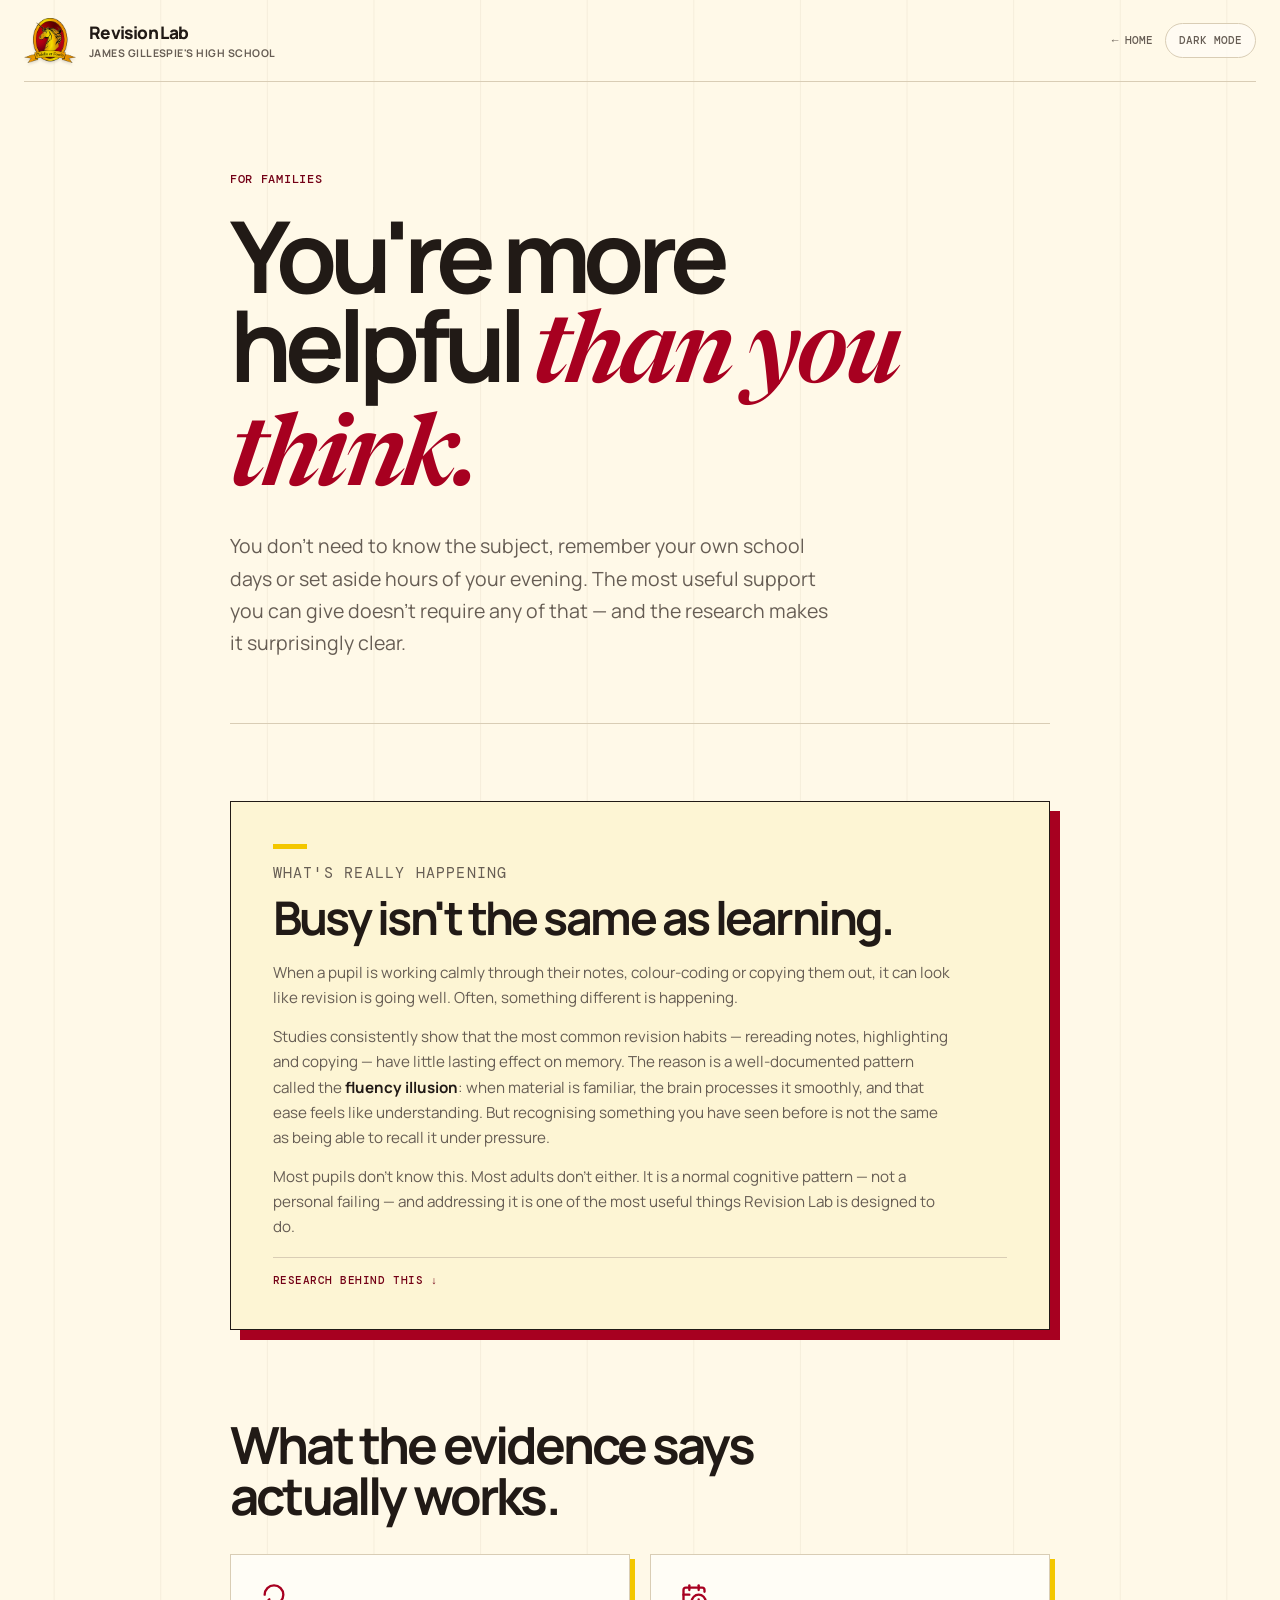
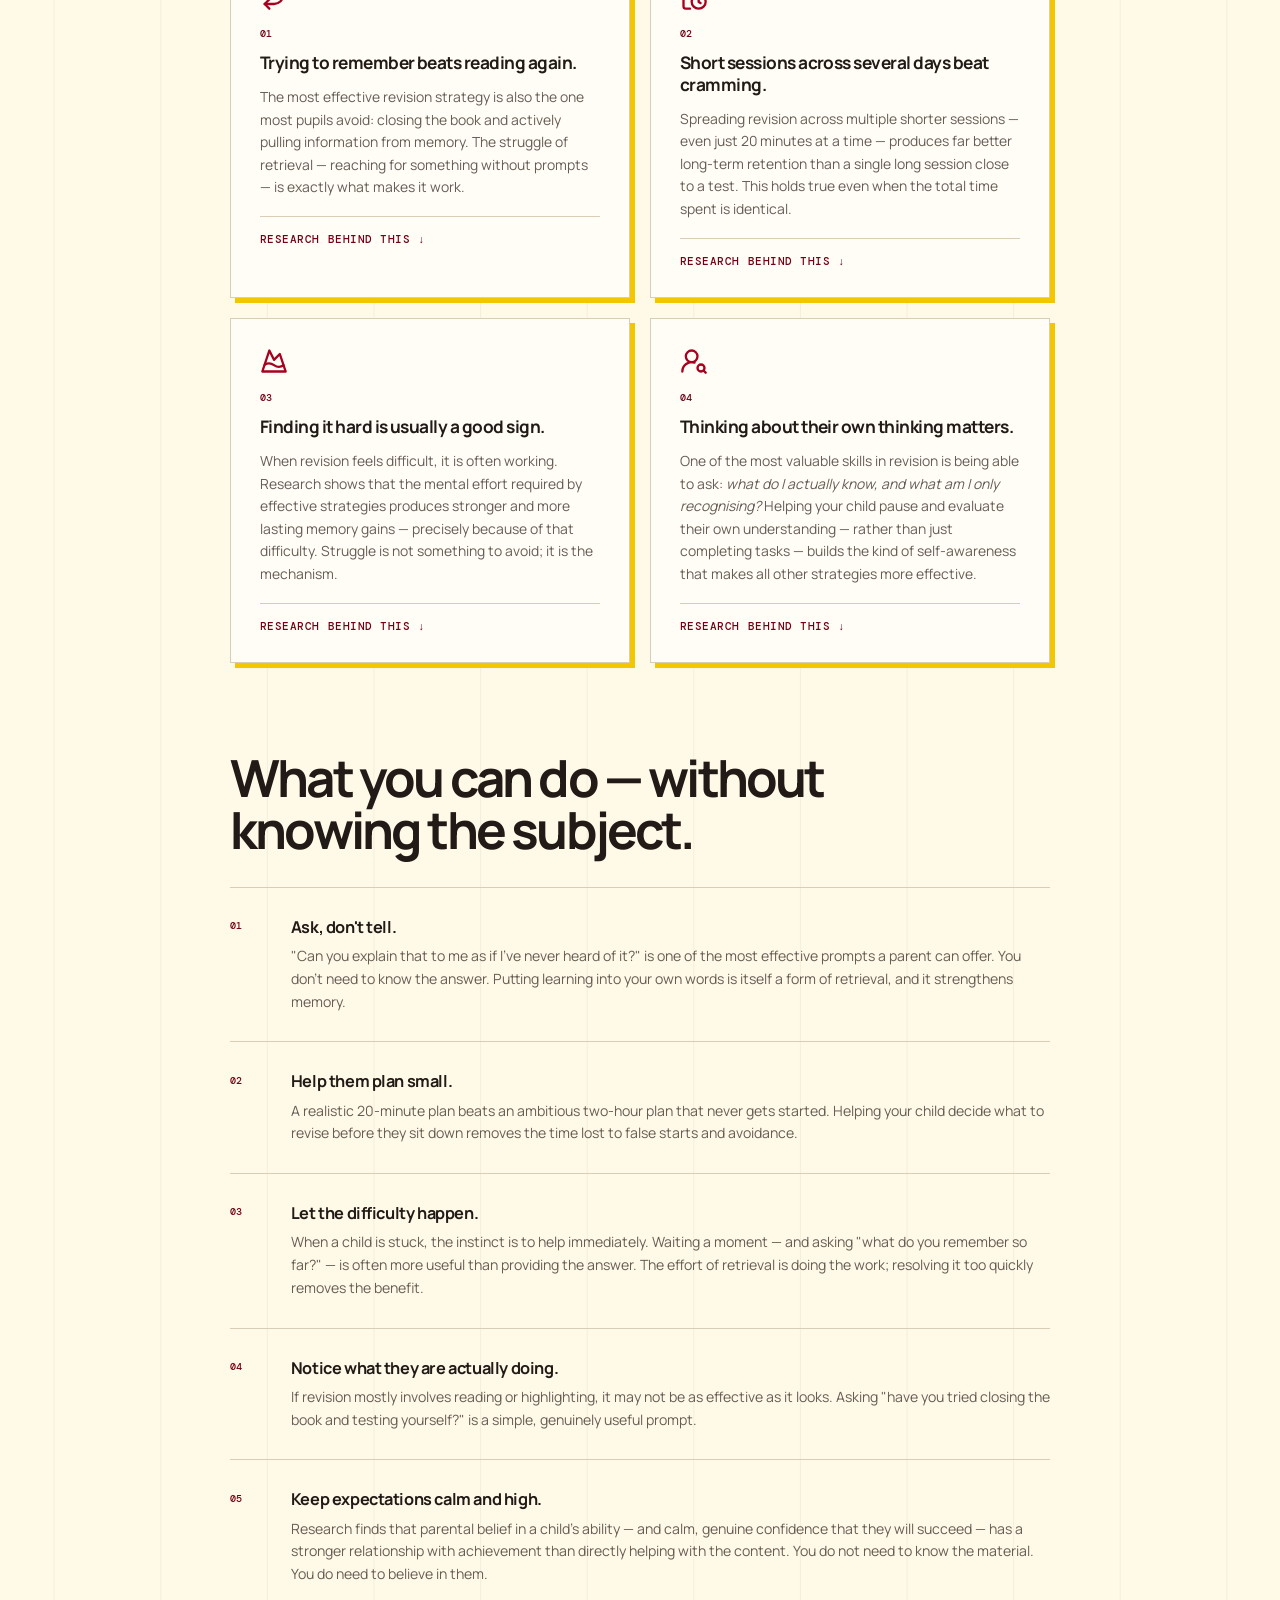
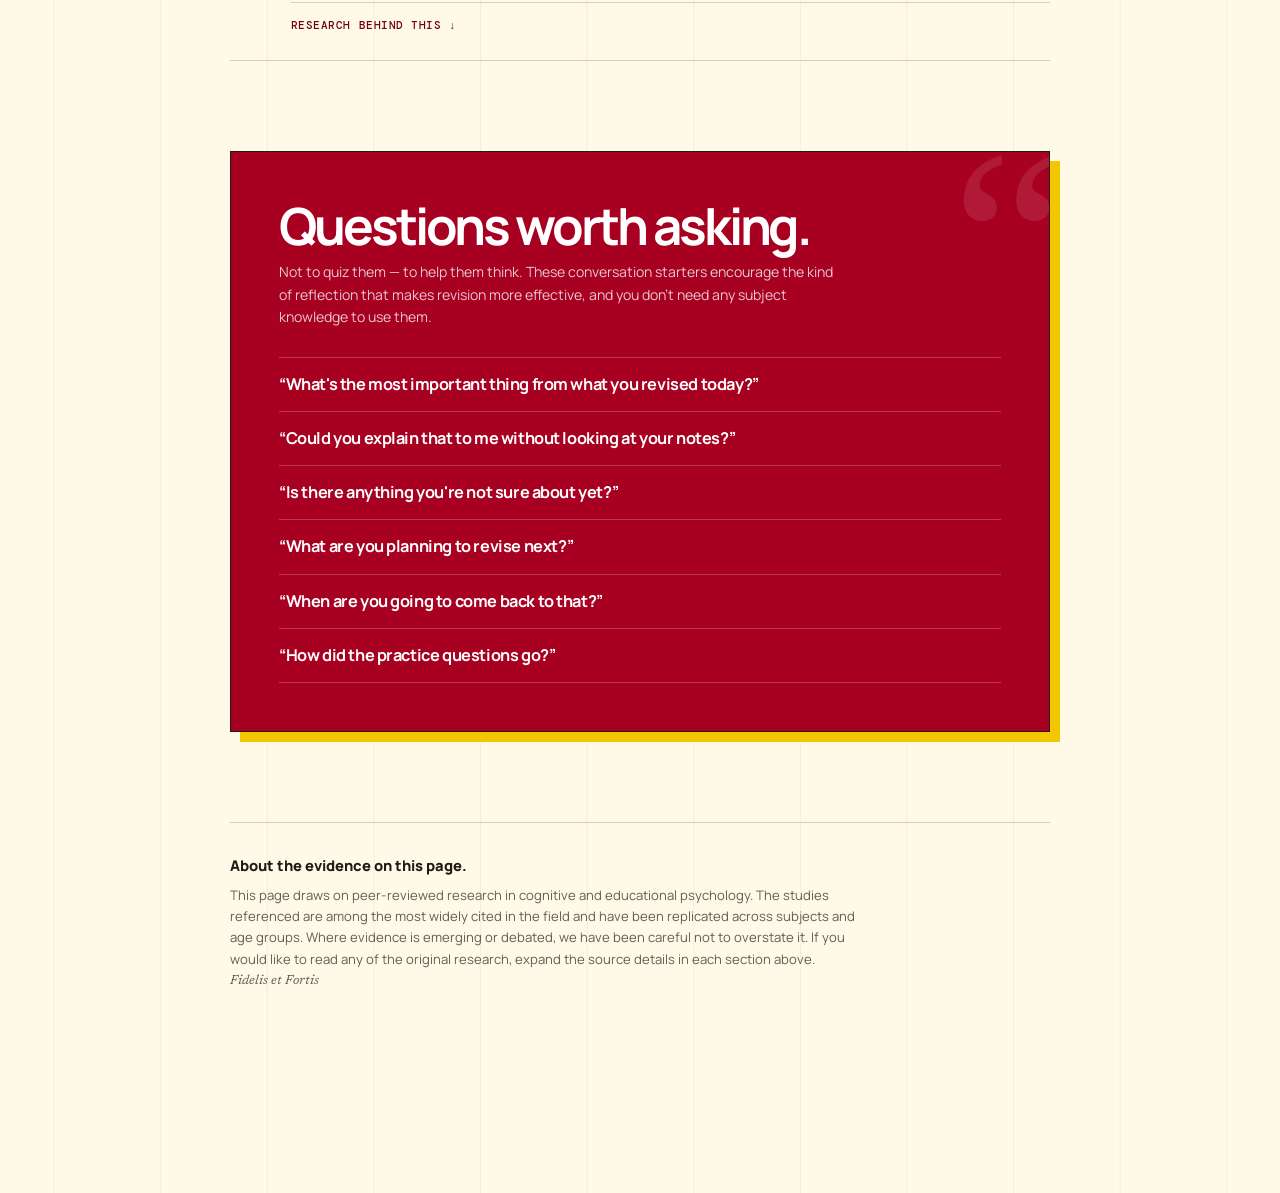
==== commit e85134ee: "Add icons, quote mark decoration and families nav link Adds Lucide icons to the four evidence cards " ====
--- a/families.html
+++ b/families.html
@@ -50,6 +50,7 @@
       <div class="evidence-grid">
 
         <article class="evidence-card">
+          <svg class="evidence-card__icon" aria-hidden="true" xmlns="http://www.w3.org/2000/svg" viewBox="0 0 24 24" fill="none" stroke="currentColor" stroke-width="2" stroke-linecap="round" stroke-linejoin="round"><path d="M4 10a8 8 0 1 1 8 8H4"/><path d="m8 22-4-4 4-4"/></svg>
           <span class="evidence-card__number">01</span>
           <h3>Trying to remember beats reading again.</h3>
           <p>The most effective revision strategy is also the one most pupils avoid: closing the book and actively pulling information from memory. The struggle of retrieval — reaching for something without prompts — is exactly what makes it work.</p>
@@ -60,6 +61,7 @@
         </article>
 
         <article class="evidence-card">
+          <svg class="evidence-card__icon" aria-hidden="true" xmlns="http://www.w3.org/2000/svg" viewBox="0 0 24 24" fill="none" stroke="currentColor" stroke-width="2" stroke-linecap="round" stroke-linejoin="round"><path d="M16 14v2.2l1.6 1"/><path d="M16 2v4"/><path d="M21 7.5V6a2 2 0 0 0-2-2H5a2 2 0 0 0-2 2v14a2 2 0 0 0 2 2h3.5"/><path d="M3 10h5"/><path d="M8 2v4"/><circle cx="16" cy="16" r="6"/></svg>
           <span class="evidence-card__number">02</span>
           <h3>Short sessions across several days beat cramming.</h3>
           <p>Spreading revision across multiple shorter sessions — even just 20 minutes at a time — produces far better long-term retention than a single long session close to a test. This holds true even when the total time spent is identical.</p>
@@ -70,6 +72,7 @@
         </article>
 
         <article class="evidence-card">
+          <svg class="evidence-card__icon" aria-hidden="true" xmlns="http://www.w3.org/2000/svg" viewBox="0 0 24 24" fill="none" stroke="currentColor" stroke-width="2" stroke-linecap="round" stroke-linejoin="round"><path d="m8 3 4 8 5-5 5 15H2L8 3z"/><path d="M4.14 15.08c2.62-1.57 5.24-1.43 7.86.42 2.74 1.94 5.49 2 8.23.19"/></svg>
           <span class="evidence-card__number">03</span>
           <h3>Finding it hard is usually a good sign.</h3>
           <p>When revision feels difficult, it is often working. Research shows that the mental effort required by effective strategies produces stronger and more lasting memory gains — precisely because of that difficulty. Struggle is not something to avoid; it is the mechanism.</p>
@@ -80,6 +83,7 @@
         </article>
 
         <article class="evidence-card">
+          <svg class="evidence-card__icon" aria-hidden="true" xmlns="http://www.w3.org/2000/svg" viewBox="0 0 24 24" fill="none" stroke="currentColor" stroke-width="2" stroke-linecap="round" stroke-linejoin="round"><circle cx="10" cy="8" r="5"/><path d="M2 21a8 8 0 0 1 10.434-7.62"/><circle cx="18" cy="18" r="3"/><path d="m22 22-1.9-1.9"/></svg>
           <span class="evidence-card__number">04</span>
           <h3>Thinking about their own thinking matters.</h3>
           <p>One of the most valuable skills in revision is being able to ask: <em>what do I actually know, and what am I only recognising?</em> Helping your child pause and evaluate their own understanding — rather than just completing tasks — builds the kind of self-awareness that makes all other strategies more effective.</p>
--- a/assets/styles.css
+++ b/assets/styles.css
@@ -1094,6 +1094,20 @@
   letter-spacing: -0.035em;
 }
 
+.families-link {
+  display: inline-block;
+  margin-top: 1.5rem;
+  color: var(--muted);
+  font-family: var(--utility);
+  font-size: 0.72rem;
+  font-weight: 500;
+  letter-spacing: 0.05em;
+  text-decoration: none;
+  text-transform: uppercase;
+}
+
+.families-link:hover { color: var(--ink); }
+
 .families-lead {
   max-width: 600px;
   margin: 1.5rem 0 0;
@@ -1157,6 +1171,14 @@
   box-shadow: 5px 5px 0 var(--gold);
 }
 
+.evidence-card__icon {
+  display: block;
+  width: 28px;
+  height: 28px;
+  margin-bottom: 1rem;
+  color: var(--burgundy);
+}
+
 .evidence-card__number {
   display: block;
   margin-bottom: 0.75rem;
@@ -1262,10 +1284,25 @@
 /* Questions block */
 
 .questions-block {
+  position: relative;
+  overflow: hidden;
   padding: clamp(1.75rem, 4vw, 3rem);
   border: 1px solid var(--ink);
   background: var(--burgundy);
   box-shadow: 10px 10px 0 var(--gold);
+}
+
+.questions-block::before {
+  content: "\201C";
+  position: absolute;
+  top: -2.5rem;
+  right: -1rem;
+  font-family: var(--serif);
+  font-size: 16rem;
+  line-height: 1;
+  color: color-mix(in srgb, #fff 10%, transparent);
+  pointer-events: none;
+  user-select: none;
 }
 
 .questions-block h2 {
